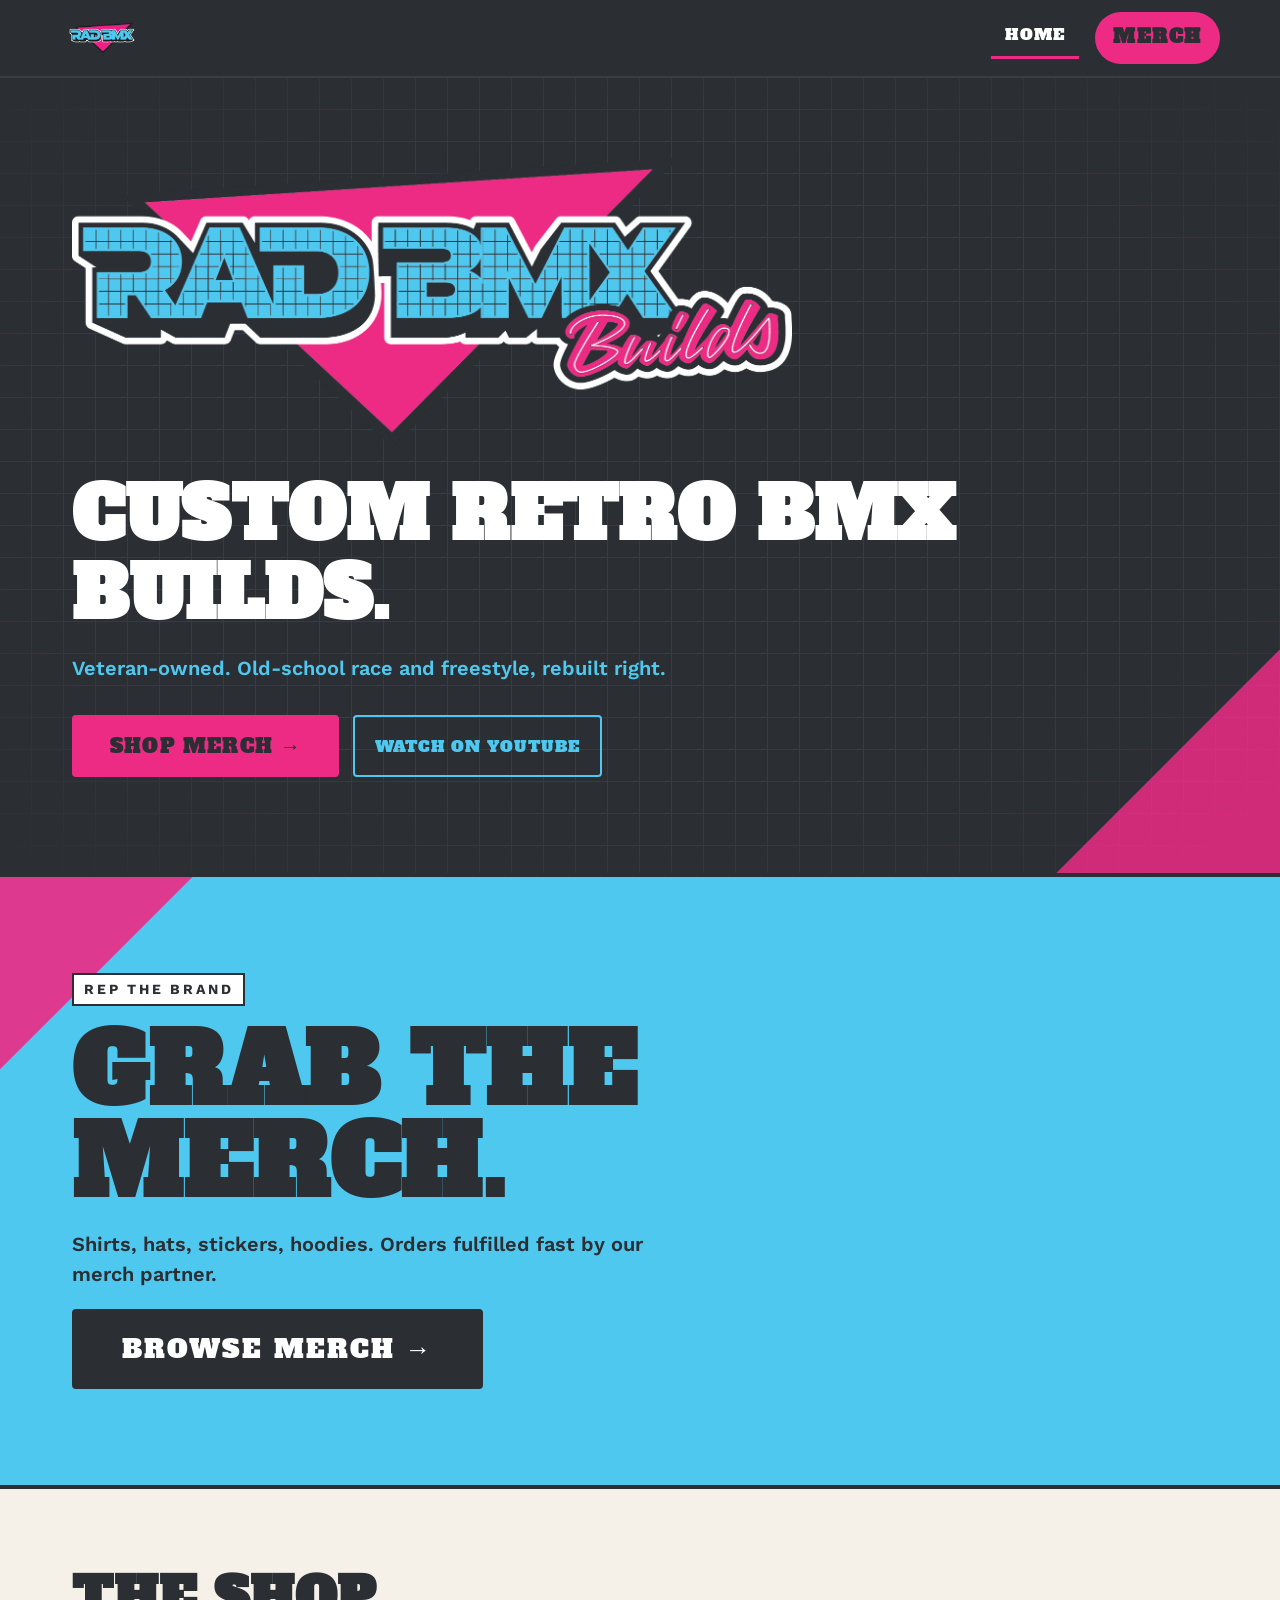
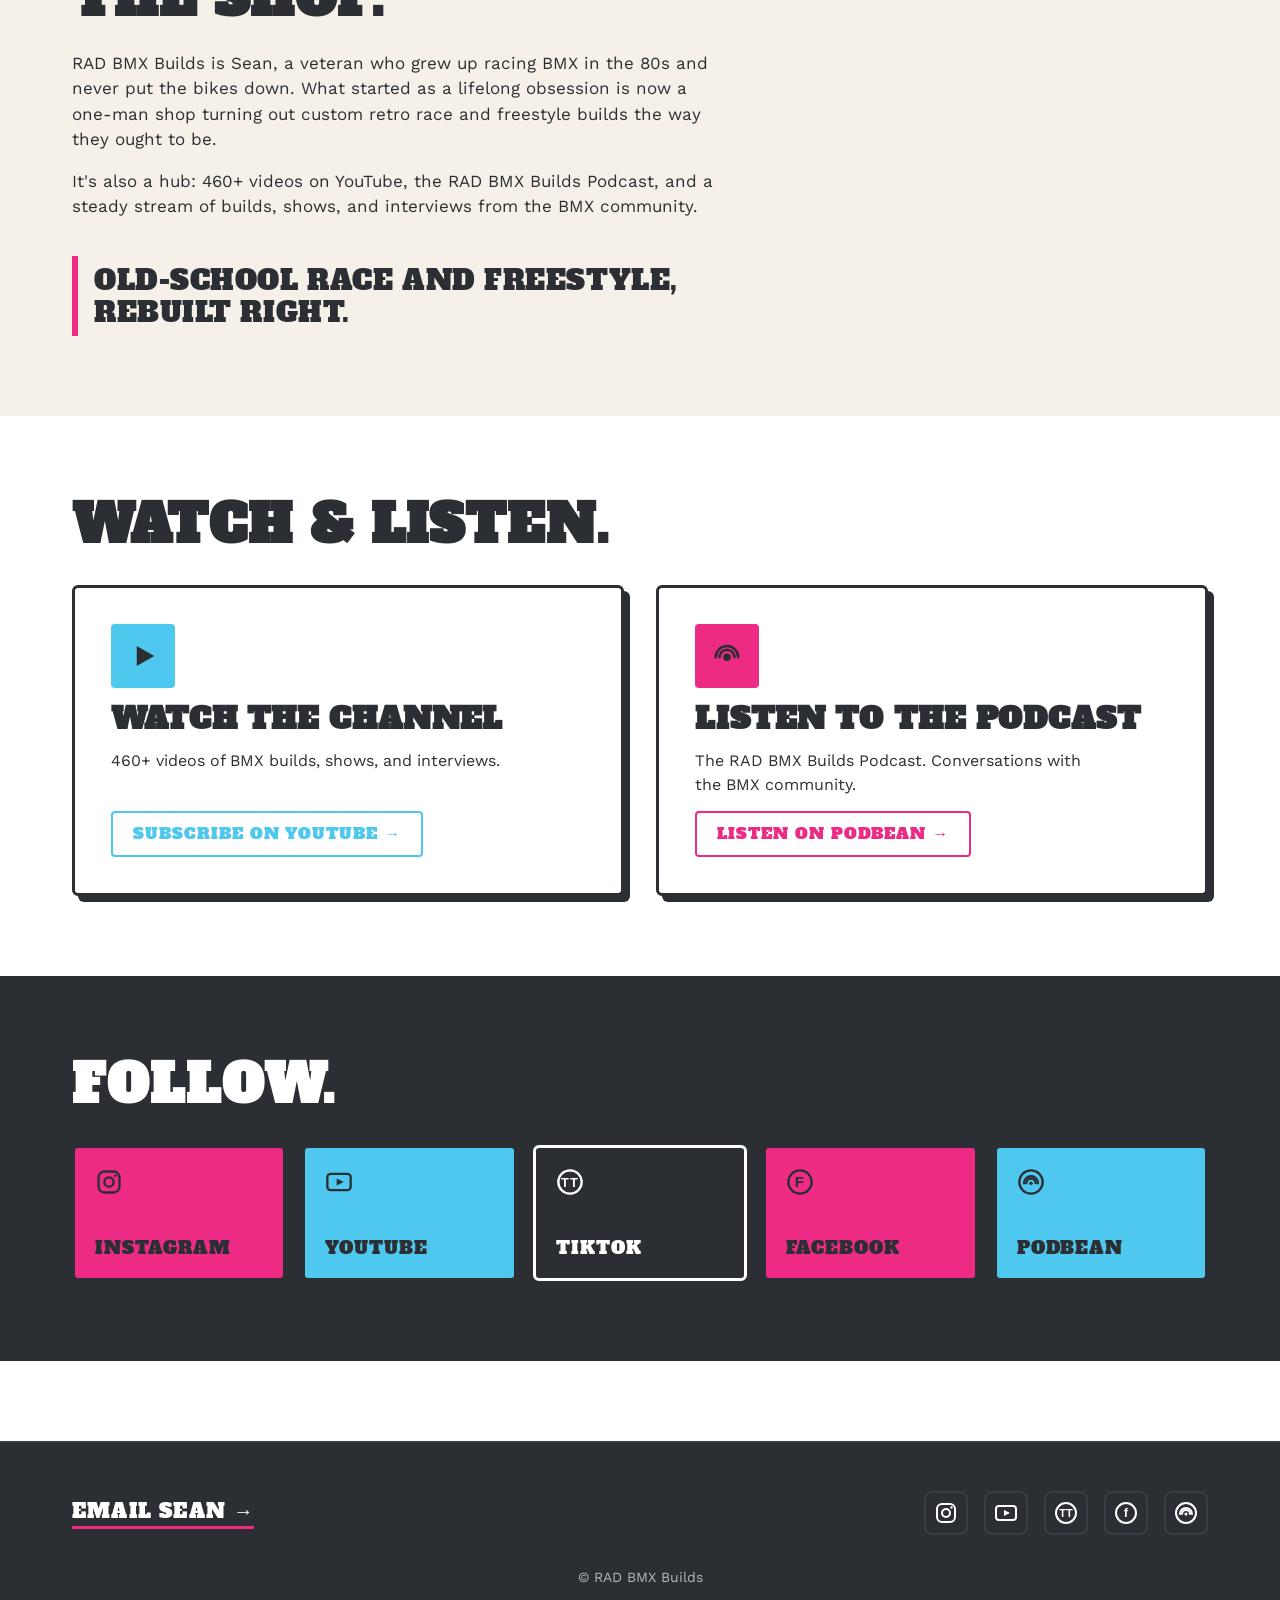
==== index.html @ 5e0de07c "Initial commit: RAD BMX Builds static site" ====
<!doctype html>
<html lang="en">
<head>
  <meta charset="utf-8">
  <meta name="viewport" content="width=device-width, initial-scale=1">

  <title>RAD BMX Builds | Custom 80s/90s Retro BMX Bikes</title>
  <meta name="description" content="Veteran-owned custom retro BMX builds. Shop merch, watch the channel, and tune in to the podcast from RAD BMX Builds.">

  <!-- Favicons (generated from logos/image0.png - see README) -->
  <link rel="icon" href="favicon.ico" sizes="any">
  <link rel="apple-touch-icon" href="apple-touch-icon.png">

  <!-- Theme color - matches the ink header so mobile browser chrome blends in -->
  <meta name="theme-color" content="#2B2F33">

  <!-- Open Graph -->
  <meta property="og:type" content="website">
  <meta property="og:url" content="https://radbmxbuilds.com/">
  <meta property="og:title" content="RAD BMX Builds | Custom 80s/90s Retro BMX Bikes">
  <meta property="og:description" content="Veteran-owned custom retro BMX builds. Shop merch, watch the channel, and tune in to the podcast.">
  <meta property="og:image" content="https://radbmxbuilds.com/og-image.png">
  <meta property="og:image:width" content="1200">
  <meta property="og:image:height" content="630">
  <meta property="og:image:alt" content="RAD BMX Builds logo">

  <!-- Twitter card -->
  <meta name="twitter:card" content="summary_large_image">
  <meta name="twitter:title" content="RAD BMX Builds | Custom 80s/90s Retro BMX Bikes">
  <meta name="twitter:description" content="Veteran-owned custom retro BMX builds. Shop merch, watch the channel, and tune in to the podcast.">
  <meta name="twitter:image" content="https://radbmxbuilds.com/og-image.png">

  <!-- Google Fonts: Alfa Slab One (display) + Work Sans (body) -->
  <link rel="preconnect" href="https://fonts.googleapis.com">
  <link rel="preconnect" href="https://fonts.gstatic.com" crossorigin>
  <link rel="stylesheet" href="https://fonts.googleapis.com/css2?family=Alfa+Slab+One&family=Work+Sans:wght@400;600;700&display=swap">

  <link rel="stylesheet" href="css/styles.css">
  <script src="js/main.js" defer></script>
</head>
<body>
<!-- ============================================================================
     Shared header - copied verbatim from docs/snippets/header.html.
     Home link is marked active on this page (class="is-active" aria-current="page").
     ============================================================================ -->
<header class="site-header">
  <a class="skip-link" href="#main">Skip to content</a>
  <div class="site-header__inner">
    <a class="site-brand" href="index.html" aria-label="RAD BMX Builds home">
      <img class="site-brand__mark" src="logos/image0.png" alt="RAD BMX Builds" width="48" height="48">
    </a>
    <nav aria-label="Primary">
      <button
        class="nav-toggle"
        type="button"
        aria-expanded="false"
        aria-controls="primary-nav"
        aria-label="Toggle menu">
        <span class="nav-toggle__bar" aria-hidden="true"></span>
        <span class="nav-toggle__bar" aria-hidden="true"></span>
        <span class="nav-toggle__bar" aria-hidden="true"></span>
      </button>
      <ul id="primary-nav" class="primary-nav">
        <li class="primary-nav__item">
          <a class="nav-link is-active" href="index.html" aria-current="page">Home</a>
        </li>
        <li class="primary-nav__item">
          <a class="nav-link nav-link--merch" href="merch.html">Merch</a>
        </li>
      </ul>
    </nav>
  </div>
</header>

<main id="main">

  <!-- ==========================================================================
       Hero - ink background with pink + cyan accents. Ink chosen so the pink
       primary CTA reads as loud as possible against a saturated backdrop.
       ========================================================================== -->
  <section class="hero">
    <div class="hero__decor hero__decor--triangle" aria-hidden="true"></div>
    <div class="hero__decor hero__decor--grid" aria-hidden="true"></div>
    <div class="container hero__inner">
      <img class="hero__logo"
           src="logos/RAD BMX Builds Logo_ BannerFinal.png"
           alt=""
           width="1470" height="591">
      <h1 class="hero__headline">Custom retro BMX builds.</h1>
      <p class="hero__subhead">Veteran-owned. Old-school race and freestyle, rebuilt right.</p>
      <div class="hero__ctas">
        <a class="btn btn--primary" href="merch.html">Shop Merch &rarr;</a>
        <a class="btn btn--ghost"
           href="https://www.youtube.com/c/RadBMXBuilds"
           target="_blank"
           rel="noopener noreferrer">Watch on YouTube</a>
      </div>
    </div>
  </section>

  <!-- ==========================================================================
       Merch block - cyan background (pink/cyan alternation: hero=ink+pink CTA,
       merch=cyan+ink CTA). This is the primary conversion section.
       ========================================================================== -->
  <section class="merch-block" aria-labelledby="merch-block-heading">
    <div class="merch-block__triangle" aria-hidden="true"></div>
    <div class="container merch-block__inner">
      <p class="merch-block__eyebrow">Rep the brand</p>
      <h2 id="merch-block-heading" class="merch-block__heading">Grab the merch.</h2>
      <p class="merch-block__pitch">
        Shirts, hats, stickers, hoodies. Orders fulfilled fast by our merch partner.
      </p>
      <a class="btn btn--primary btn--xl btn--on-cyan" href="merch.html">Browse Merch &rarr;</a>
    </div>
  </section>

  <!-- ==========================================================================
       About - cream background for visual rest after the loud merch block.
       ========================================================================== -->
  <section class="about section" aria-labelledby="about-heading">
    <div class="container about__inner">
      <h2 id="about-heading" class="about__heading">The shop.</h2>
      <div class="about__body">
        <p>
          RAD BMX Builds is Sean, a veteran who grew up racing BMX in the 80s and never put the
          bikes down. What started as a lifelong obsession is now a one-man shop
          turning out custom retro race and freestyle builds the way they ought to be.
        </p>
        <p>
          It's also a hub: 460+ videos on YouTube, the RAD BMX Builds Podcast, and a steady stream
          of builds, shows, and interviews from the BMX community.
        </p>
        <blockquote class="about__pull">
          Old-school race and freestyle, rebuilt right.
        </blockquote>
      </div>
    </div>
  </section>

  <!-- ==========================================================================
       Watch + Listen - paper background, two typographic cards (YouTube pink
       accent, Podcast cyan accent - reinforces co-equal palette).
       ========================================================================== -->
  <section class="watch-listen section" aria-labelledby="watch-listen-heading">
    <div class="container">
      <h2 id="watch-listen-heading" class="watch-listen__heading">Watch &amp; listen.</h2>
      <div class="cards">
        <article class="card card--youtube">
          <div class="card__visual card__visual--youtube" aria-hidden="true">
            <svg viewBox="0 0 64 64" class="card__icon" focusable="false">
              <polygon points="22,16 50,32 22,48" fill="currentColor"/>
            </svg>
          </div>
          <h3 class="card__heading">Watch the channel</h3>
          <p class="card__body">460+ videos of BMX builds, shows, and interviews.</p>
          <a class="btn btn--ghost"
             href="https://www.youtube.com/c/RadBMXBuilds"
             target="_blank"
             rel="noopener noreferrer">Subscribe on YouTube &rarr;</a>
        </article>
        <article class="card card--podcast">
          <div class="card__visual card__visual--podcast" aria-hidden="true">
            <svg viewBox="0 0 64 64" class="card__icon" focusable="false">
              <circle cx="32" cy="34" r="6" fill="currentColor"/>
              <path d="M20 34 a12 12 0 0 1 24 0" fill="none" stroke="currentColor" stroke-width="4" stroke-linecap="round"/>
              <path d="M14 34 a18 18 0 0 1 36 0" fill="none" stroke="currentColor" stroke-width="4" stroke-linecap="round"/>
            </svg>
          </div>
          <h3 class="card__heading">Listen to the podcast</h3>
          <p class="card__body">The RAD BMX Builds Podcast. Conversations with the BMX community.</p>
          <a class="btn btn--ghost btn--ghost-pink"
             href="https://radbmxbuildspodcast.podbean.com"
             target="_blank"
             rel="noopener noreferrer">Listen on Podbean &rarr;</a>
        </article>
      </div>
    </div>
  </section>

  <!-- ==========================================================================
       Follow strip - ink background, alternating pink / cyan / ink tiles.
       Social URLs match docs/snippets/footer.html exactly.
       ========================================================================== -->
  <section class="follow-strip section" aria-labelledby="follow-strip-heading">
    <div class="container">
      <h2 id="follow-strip-heading" class="follow-strip__heading">Follow.</h2>
      <ul class="follow-strip__tiles">
        <li>
          <a class="follow-tile follow-tile--pink"
             href="https://www.instagram.com/rad_bmx_builds/"
             target="_blank"
             rel="noopener noreferrer"
             aria-label="RAD BMX Builds on Instagram">
            <svg class="follow-tile__icon" viewBox="0 0 24 24" aria-hidden="true" focusable="false">
              <rect x="3" y="3" width="18" height="18" rx="5" ry="5" fill="none" stroke="currentColor" stroke-width="2"/>
              <circle cx="12" cy="12" r="4" fill="none" stroke="currentColor" stroke-width="2"/>
              <circle cx="17.5" cy="6.5" r="1.2" fill="currentColor"/>
            </svg>
            <span class="follow-tile__label">Instagram</span>
          </a>
        </li>
        <li>
          <a class="follow-tile follow-tile--cyan"
             href="https://www.youtube.com/c/RadBMXBuilds"
             target="_blank"
             rel="noopener noreferrer"
             aria-label="RAD BMX Builds on YouTube">
            <svg class="follow-tile__icon" viewBox="0 0 24 24" aria-hidden="true" focusable="false">
              <rect x="2" y="5" width="20" height="14" rx="3" ry="3" fill="none" stroke="currentColor" stroke-width="2"/>
              <polygon points="10,9 16,12 10,15" fill="currentColor"/>
            </svg>
            <span class="follow-tile__label">YouTube</span>
          </a>
        </li>
        <!-- TikTok URL (@rad_bmx_builds) is a best-guess handle per docs/snippets/footer.html.
             Confirm with the owner and update the canonical source before launch. -->
        <li>
          <a class="follow-tile follow-tile--ink"
             href="https://www.tiktok.com/@rad_bmx_builds"
             target="_blank"
             rel="noopener noreferrer"
             aria-label="RAD BMX Builds on TikTok">
            <svg class="follow-tile__icon" viewBox="0 0 24 24" aria-hidden="true" focusable="false">
              <text x="12" y="16" text-anchor="middle" font-family="Arial, sans-serif" font-weight="700" font-size="11" fill="currentColor">TT</text>
              <circle cx="12" cy="12" r="10" fill="none" stroke="currentColor" stroke-width="2"/>
            </svg>
            <span class="follow-tile__label">TikTok</span>
          </a>
        </li>
        <li>
          <a class="follow-tile follow-tile--pink"
             href="https://www.facebook.com/people/Rad-BMX-Builds/100064343102548/"
             target="_blank"
             rel="noopener noreferrer"
             aria-label="RAD BMX Builds on Facebook">
            <svg class="follow-tile__icon" viewBox="0 0 24 24" aria-hidden="true" focusable="false">
              <circle cx="12" cy="12" r="10" fill="none" stroke="currentColor" stroke-width="2"/>
              <text x="12" y="16" text-anchor="middle" font-family="Arial, sans-serif" font-weight="700" font-size="13" fill="currentColor">f</text>
            </svg>
            <span class="follow-tile__label">Facebook</span>
          </a>
        </li>
        <li>
          <a class="follow-tile follow-tile--cyan"
             href="https://radbmxbuildspodcast.podbean.com"
             target="_blank"
             rel="noopener noreferrer"
             aria-label="RAD BMX Builds podcast on Podbean">
            <svg class="follow-tile__icon" viewBox="0 0 24 24" aria-hidden="true" focusable="false">
              <circle cx="12" cy="12" r="10" fill="none" stroke="currentColor" stroke-width="2"/>
              <path d="M8 13 a4 4 0 0 1 8 0" fill="none" stroke="currentColor" stroke-width="2" stroke-linecap="round"/>
              <path d="M6 13 a6 6 0 0 1 12 0" fill="none" stroke="currentColor" stroke-width="2" stroke-linecap="round"/>
              <circle cx="12" cy="13" r="1.5" fill="currentColor"/>
            </svg>
            <span class="follow-tile__label">Podbean</span>
          </a>
        </li>
      </ul>
    </div>
  </section>

</main>

<!-- ============================================================================
     Shared footer - copied verbatim from docs/snippets/footer.html.
     ============================================================================ -->
<footer class="site-footer">
  <div class="container site-footer__inner">
    <a class="site-footer__email" href="mailto:sean@radbmxbuilds.com">Email Sean &rarr;</a>

    <ul class="social-links" aria-label="Social media">
      <li>
        <a class="social-link"
           href="https://www.instagram.com/rad_bmx_builds/"
           target="_blank"
           rel="noopener noreferrer"
           aria-label="RAD BMX Builds on Instagram">
          <svg class="social-link__icon" viewBox="0 0 24 24" aria-hidden="true" focusable="false">
            <rect x="3" y="3" width="18" height="18" rx="5" ry="5" fill="none" stroke="currentColor" stroke-width="2"/>
            <circle cx="12" cy="12" r="4" fill="none" stroke="currentColor" stroke-width="2"/>
            <circle cx="17.5" cy="6.5" r="1.2" fill="currentColor"/>
          </svg>
        </a>
      </li>
      <li>
        <a class="social-link"
           href="https://www.youtube.com/c/RadBMXBuilds"
           target="_blank"
           rel="noopener noreferrer"
           aria-label="RAD BMX Builds on YouTube">
          <svg class="social-link__icon" viewBox="0 0 24 24" aria-hidden="true" focusable="false">
            <rect x="2" y="5" width="20" height="14" rx="3" ry="3" fill="none" stroke="currentColor" stroke-width="2"/>
            <polygon points="10,9 16,12 10,15" fill="currentColor"/>
          </svg>
        </a>
      </li>
      <li>
        <a class="social-link"
           href="https://www.tiktok.com/@rad_bmx_builds"
           target="_blank"
           rel="noopener noreferrer"
           aria-label="RAD BMX Builds on TikTok">
          <svg class="social-link__icon" viewBox="0 0 24 24" aria-hidden="true" focusable="false">
            <text x="12" y="16" text-anchor="middle" font-family="Arial, sans-serif" font-weight="700" font-size="11" fill="currentColor">TT</text>
            <circle cx="12" cy="12" r="10" fill="none" stroke="currentColor" stroke-width="2"/>
          </svg>
        </a>
      </li>
      <li>
        <a class="social-link"
           href="https://www.facebook.com/people/Rad-BMX-Builds/100064343102548/"
           target="_blank"
           rel="noopener noreferrer"
           aria-label="RAD BMX Builds on Facebook">
          <svg class="social-link__icon" viewBox="0 0 24 24" aria-hidden="true" focusable="false">
            <circle cx="12" cy="12" r="10" fill="none" stroke="currentColor" stroke-width="2"/>
            <text x="12" y="16" text-anchor="middle" font-family="Arial, sans-serif" font-weight="700" font-size="13" fill="currentColor">f</text>
          </svg>
        </a>
      </li>
      <li>
        <a class="social-link"
           href="https://radbmxbuildspodcast.podbean.com"
           target="_blank"
           rel="noopener noreferrer"
           aria-label="RAD BMX Builds podcast on Podbean">
          <svg class="social-link__icon" viewBox="0 0 24 24" aria-hidden="true" focusable="false">
            <circle cx="12" cy="12" r="10" fill="none" stroke="currentColor" stroke-width="2"/>
            <path d="M8 13 a4 4 0 0 1 8 0" fill="none" stroke="currentColor" stroke-width="2" stroke-linecap="round"/>
            <path d="M6 13 a6 6 0 0 1 12 0" fill="none" stroke="currentColor" stroke-width="2" stroke-linecap="round"/>
            <circle cx="12" cy="13" r="1.5" fill="currentColor"/>
          </svg>
        </a>
      </li>
    </ul>

    <p class="site-footer__copy">&copy; RAD BMX Builds</p>
  </div>
</footer>
</body>
</html>
---- css/styles.css ----
/* ==========================================================================
   RAD BMX Builds — main stylesheet (foundation)
   --------------------------------------------------------------------------
   This file establishes the design-system foundation only: palette, type,
   reset/base, breakpoints, and layout utilities. Component styles
   (header, hero, footer, buttons, etc.) live further down the build in
   later task sections and should be appended below this foundation.

   Design source of truth: SPEC.md Design Direction. Palette hex values
   were sampled from the banner logo and are LOCKED — do not "correct"
   them to look more saturated / on-trend.

   Fonts are loaded via <link> tags in each HTML page's <head> (see block
   below). @import is intentionally NOT used here because it blocks
   parallel downloads and delays first paint.
   ========================================================================== */

/* --------------------------------------------------------------------------
   Google Fonts — HTML <head> block (copy into index.html and merch.html)
   --------------------------------------------------------------------------
   <link rel="preconnect" href="https://fonts.googleapis.com">
   <link rel="preconnect" href="https://fonts.gstatic.com" crossorigin>
   <link rel="stylesheet" href="https://fonts.googleapis.com/css2?family=Alfa+Slab+One&family=Work+Sans:wght@400;600;700&display=swap">

   Alfa Slab One ships in a single weight (400). Work Sans is loaded at
   400 (body), 600 (emphasis), 700 (strong / nav).
   -------------------------------------------------------------------------- */

/* --------------------------------------------------------------------------
   Brand palette commentary
   --------------------------------------------------------------------------
   Pink (#ED2B85) and Cyan (#4FC8EF) are CO-EQUAL primary brand accents.
   Neither is "the" primary — they alternate by context (e.g. primary CTA
   may be pink on one section and cyan on another, per zine aesthetic).
   Do not promote one over the other in future edits.
   -------------------------------------------------------------------------- */

:root {
  /* Palette */
  --color-pink: #ED2B85;       /* co-primary brand accent */
  --color-cyan: #4FC8EF;       /* co-primary brand accent */
  --color-ink: #2B2F33;        /* warm charcoal — text, outlines (NOT pure black) */
  --color-paper: #FFFFFF;      /* crisp backgrounds, highlights */
  --color-cream: #F5F1E8;      /* optional warm off-white for large section fills */
  --color-ink-soft: #3A3E44;   /* derived — dividers, low-weight borders */

  /* Typography */
  --font-display: "Alfa Slab One", Georgia, serif;
  --font-body: "Work Sans", system-ui, -apple-system, "Segoe UI", Roboto, sans-serif;

  /* Spacing scale — used by sections and components */
  --space-1: 0.5rem;
  --space-2: 1rem;
  --space-3: 1.5rem;
  --space-4: 2rem;
  --space-6: 3rem;
  --space-8: 5rem;

  /* Layout */
  --container-max: 1200px;
}

/* --------------------------------------------------------------------------
   Breakpoints (mobile-first):
     base:    <=767px   — default styles, no media query
     tablet:  @media (min-width: 768px)
     desktop: @media (min-width: 1200px)
   -------------------------------------------------------------------------- */

/* ==========================================================================
   Reset / base
   ========================================================================== */

*,
*::before,
*::after {
  box-sizing: border-box;
}

html {
  -webkit-text-size-adjust: 100%; /* prevent iOS auto-upscale on orientation change */
}

body {
  margin: 0;
  font-family: var(--font-body);
  color: var(--color-ink);
  background: var(--color-paper);
  line-height: 1.5;
  -webkit-font-smoothing: antialiased;
}

img {
  max-width: 100%;
  height: auto;
  display: block;
}

a {
  color: inherit; /* style per-context in component sections */
}

h1,
h2,
h3,
h4 {
  font-family: var(--font-display);
  line-height: 1.1;
  margin: 0; /* sections own vertical rhythm */
}

/* --------------------------------------------------------------------------
   Reduced-motion respect — scaffold only. Any transition/animation we
   add later should be wrapped in or overridden by this block so users
   who prefer reduced motion get a calmer experience.
   -------------------------------------------------------------------------- */
@media (prefers-reduced-motion: reduce) {
  *,
  *::before,
  *::after {
    animation-duration: 0.01ms !important;
    animation-iteration-count: 1 !important;
    transition-duration: 0.01ms !important;
    scroll-behavior: auto !important;
  }
}

/* ==========================================================================
   Layout utilities
   ========================================================================== */

.container {
  max-width: var(--container-max);
  margin-inline: auto;
  padding-inline: 1.25rem;
}

.section {
  padding-block: 3rem;
}

@media (min-width: 768px) {
  .container {
    padding-inline: 2rem;
  }

  .section {
    padding-block: 5rem;
  }
}

/* ==========================================================================
   Section 3 — Shared Header, Nav, and Footer
   --------------------------------------------------------------------------
   Everything below this divider is Section 3 component CSS. It depends on
   the foundation above (custom properties, reset, layout utilities) but
   does NOT modify it. Safe to delete as a block if the header/footer are
   ever rebuilt from scratch.
   ========================================================================== */

/* --------------------------------------------------------------------------
   Skip link — first focusable element on every page. Visually hidden
   until focused by keyboard; becomes a prominent pink pill when focused.
   -------------------------------------------------------------------------- */

.skip-link {
  position: absolute;
  top: 0;
  left: 0;
  padding: 0.5rem 0.875rem;
  background: var(--color-cyan); /* cyan on ink text = ~8:1 (AA); pink + ink failed AA */
  color: var(--color-ink);
  font-family: var(--font-display);
  text-transform: uppercase;
  letter-spacing: 0.05em;
  text-decoration: none;
  /* Visually hide without removing from the a11y tree. */
  clip: rect(0 0 0 0);
  clip-path: inset(50%);
  height: 1px;
  width: 1px;
  overflow: hidden;
  white-space: nowrap;
  z-index: 20;
}

.skip-link:focus,
.skip-link:focus-visible {
  clip: auto;
  clip-path: none;
  height: auto;
  width: auto;
  overflow: visible;
  white-space: normal;
  top: var(--space-1);
  left: var(--space-1);
  outline: 2px solid var(--color-ink);
  outline-offset: 2px;
}

/* --------------------------------------------------------------------------
   Site header — sticky, ink background, paper text. Establishes the
   zine-aesthetic contrast before the user scrolls one pixel.
   -------------------------------------------------------------------------- */

.site-header {
  position: sticky;
  top: 0;
  z-index: 10;
  background: var(--color-ink);
  color: var(--color-paper);
  border-bottom: 2px solid var(--color-ink-soft);
}

.site-header__inner {
  display: flex;
  align-items: center;
  justify-content: space-between;
  gap: var(--space-2);
  max-width: var(--container-max);
  margin-inline: auto;
  padding: 0.75rem 1.25rem;
}

.site-brand {
  display: inline-flex;
  align-items: center;
  text-decoration: none;
  color: inherit;
}

.site-brand__mark {
  max-height: 40px;
  width: auto;
  display: block;
}

/* --------------------------------------------------------------------------
   Mobile menu toggle — hamburger built from three spans. Hidden at
   tablet+ where the nav is always visible.
   -------------------------------------------------------------------------- */

.nav-toggle {
  display: inline-flex;
  flex-direction: column;
  justify-content: space-between;
  width: 2.5rem;
  height: 2rem;
  padding: 0.375rem;
  background: transparent;
  border: 2px solid var(--color-paper);
  border-radius: 4px;
  cursor: pointer;
  color: inherit;
}

.nav-toggle:focus-visible {
  outline: 2px solid var(--color-cyan);
  outline-offset: 2px;
}

.nav-toggle__bar {
  display: block;
  width: 100%;
  height: 2px;
  background: currentColor;
}

/* --------------------------------------------------------------------------
   Primary nav — mobile-first.
     base (<768px): hidden by default; when [data-menu-open] on the <ul>,
                    it drops down below the header as a full-width panel.
     tablet+:       inline on the right; toggle is hidden.
   -------------------------------------------------------------------------- */

.primary-nav {
  list-style: none;
  margin: 0;
  padding: 0;
  display: none; /* hidden at mobile until opened */
}

.primary-nav[data-menu-open] {
  display: flex;
  flex-direction: column;
  gap: var(--space-1);
  position: absolute;
  top: 100%;
  left: 0;
  right: 0;
  background: var(--color-ink);
  padding: var(--space-2) 1.25rem var(--space-3);
  border-bottom: 2px solid var(--color-ink-soft);
  box-shadow: 0 8px 16px rgba(0, 0, 0, 0.25);
}

.primary-nav__item {
  display: block;
}

/* Nav link base */
.nav-link {
  display: inline-block;
  padding: 0.625rem 0.875rem;
  color: var(--color-paper);
  font-family: var(--font-display);
  text-transform: uppercase;
  letter-spacing: 0.08em;
  text-decoration: none;
  font-weight: 400; /* Alfa Slab One ships at 400 */
  border-bottom: 3px solid transparent; /* reserve space so hover doesn't shift layout */
}

.nav-link:hover,
.nav-link:focus-visible {
  border-bottom-color: var(--color-cyan);
  outline: none;
}

.nav-link:focus-visible {
  outline: 2px solid var(--color-cyan);
  outline-offset: 2px;
}

/* Active page — scoped to nav links only (belt and braces: class OR aria). */
.primary-nav .nav-link.is-active,
.primary-nav .nav-link[aria-current="page"] {
  border-bottom-color: var(--color-pink);
  border-bottom-width: 3px;
}

/* Merch link — CTA hierarchy: merch nav wins over Home visually.
   font-size 1.1875rem (19px) at weight 700 qualifies as WCAG "large bold"
   (≥14pt bold), so pink-on-ink at ~3.4:1 passes AA for large text. */
.nav-link--merch {
  background: var(--color-pink);
  color: var(--color-ink);
  border-bottom-color: transparent;
  font-weight: 700;
  font-size: 1.1875rem;
}

.nav-link--merch:hover,
.nav-link--merch:focus-visible {
  background: var(--color-cyan);
  color: var(--color-ink);
  border-bottom-color: transparent;
}

/* When merch link is active, keep the pink fill and add an ink underline
   accent so the active state is still distinguishable from hover. */
.primary-nav .nav-link--merch.is-active,
.primary-nav .nav-link--merch[aria-current="page"] {
  background: var(--color-pink);
  color: var(--color-ink);
  box-shadow: inset 0 -3px 0 0 var(--color-ink);
  border-bottom-color: transparent;
}

/* Tablet+ — inline nav, hide hamburger. */
@media (min-width: 768px) {
  .site-brand__mark {
    max-height: 48px;
  }

  .nav-toggle {
    display: none;
  }

  .primary-nav,
  .primary-nav[data-menu-open] {
    display: flex;
    flex-direction: row;
    gap: var(--space-2);
    position: static;
    padding: 0;
    background: transparent;
    border: 0;
    box-shadow: none;
  }

  /* Pill shape for the merch CTA at tablet+. */
  .nav-link--merch {
    border-radius: 999px;
    padding-inline: 1.125rem;
  }
}

/* ==========================================================================
   Site footer
   ========================================================================== */

.site-footer {
  background: var(--color-ink);
  color: var(--color-paper);
  padding-block: var(--space-6);
  margin-top: var(--space-8);
  border-top: 2px solid var(--color-ink-soft);
}

.site-footer__inner {
  display: flex;
  flex-direction: column;
  align-items: center;
  gap: var(--space-3);
  text-align: center;
}

.site-footer__email {
  font-family: var(--font-display);
  text-transform: uppercase;
  letter-spacing: 0.06em;
  font-size: 1.25rem;
  color: var(--color-paper); /* paper on ink = 16.5:1 — pink-on-ink fails AA */
  text-decoration: none;
  border-bottom: 3px solid var(--color-pink); /* pink kept as accent only, not as text color */
}

.site-footer__email:hover,
.site-footer__email:focus-visible {
  color: var(--color-paper);
  border-bottom-color: var(--color-cyan);
  outline: none;
}

.site-footer__email:focus-visible {
  outline: 2px solid var(--color-cyan);
  outline-offset: 3px;
}

.social-links {
  list-style: none;
  margin: 0;
  padding: 0;
  display: flex;
  flex-wrap: wrap;
  justify-content: center;
  gap: var(--space-2);
}

.social-link {
  display: inline-flex;
  align-items: center;
  justify-content: center;
  width: 44px;
  height: 44px;
  border-radius: 8px;
  border: 2px solid var(--color-ink-soft);
  color: var(--color-paper);
  text-decoration: none;
  transition: background-color 150ms ease, color 150ms ease, border-color 150ms ease;
}

.social-link:hover {
  background: var(--color-pink);
  color: var(--color-ink);
  border-color: var(--color-pink);
}

.social-link:focus-visible {
  outline: 2px solid var(--color-cyan);
  outline-offset: 2px;
  background: var(--color-cyan);
  color: var(--color-ink);
  border-color: var(--color-cyan);
}

.social-link__icon {
  width: 24px;
  height: 24px;
  display: block;
}

.site-footer__copy {
  margin: 0;
  font-size: 0.875rem;
  /* Light warm gray — readable on ink at ~9:1. Hex fallback for Safari <16.2
     (ink-soft on ink is ~1.1:1 and was nearly invisible there). color-mix
     override below gives modern browsers the derived value. */
  color: #B5B6B8;
  color: color-mix(in srgb, var(--color-paper) 65%, var(--color-ink));
}

@media (min-width: 768px) {
  .site-footer__inner {
    flex-direction: row;
    justify-content: space-between;
    align-items: center;
    text-align: left;
    flex-wrap: wrap;
    gap: var(--space-4);
  }

  .social-links {
    justify-content: flex-end;
  }

  .site-footer__copy {
    flex-basis: 100%;
    text-align: center;
  }
}

/* ==========================================================================
   Section 5 — Home page components
   --------------------------------------------------------------------------
   Styles below are scoped to the home page (index.html). Order matches
   the home page section order: buttons, hero, merch block, about,
   watch+listen cards, follow strip. Safe to delete as a block if the
   home page is ever rebuilt.
   ========================================================================== */

/* ==== Buttons ========================================================== */
/* Boxy, tracked, display-font buttons sized for the zine aesthetic.
   Hierarchy enforced at the CSS level:
     .btn--primary  > .btn--ghost  (primary has a solid fill + larger padding)
     .btn--xl       adds a further size bump for the merch-block CTA
   This hierarchy is SPEC-level (R2, CTA hierarchy) — do not flatten. */

.btn {
  display: inline-flex;
  align-items: center;
  justify-content: center;
  gap: 0.5rem;
  padding: 0.75rem 1.25rem;
  font-family: var(--font-display);
  font-size: 1rem;
  text-transform: uppercase;
  letter-spacing: 0.06em;
  text-decoration: none;
  border: 2px solid transparent;
  border-radius: 4px;
  cursor: pointer;
  line-height: 1.1;
  transition: background-color 150ms ease, color 150ms ease, border-color 150ms ease, transform 150ms ease;
}

.btn:focus-visible {
  outline: 3px solid var(--color-cyan);
  outline-offset: 3px;
}

/* Primary — solid pink fill on ink, readable and loud. Pink > cyan here
   because the hero background is ink, so pink has more pop. */
.btn--primary {
  background: var(--color-pink);
  color: var(--color-ink);
  border-color: var(--color-pink);
  /* Visibly larger than .btn--ghost: more padding + larger type. */
  padding: 1rem 2rem;
  font-size: 1.125rem;
}

.btn--primary:hover,
.btn--primary:focus-visible {
  background: var(--color-cyan);
  border-color: var(--color-cyan);
  color: var(--color-ink);
}

/* Variant used on cyan backgrounds (merch block): invert the fill so the
   button still contrasts. Ink fill on cyan = strongest possible weight. */
.btn--on-cyan {
  background: var(--color-ink);
  color: var(--color-paper);
  border-color: var(--color-ink);
}

.btn--on-cyan:hover,
.btn--on-cyan:focus-visible {
  background: var(--color-pink);
  color: var(--color-ink);
  border-color: var(--color-pink);
}

/* Ghost — outline style for secondary CTAs (YouTube, podcast). Cyan
   border + cyan text. Inverts on hover (cyan fill, ink text). */
.btn--ghost {
  background: transparent;
  color: var(--color-cyan);
  border-color: var(--color-cyan);
}

.btn--ghost:hover,
.btn--ghost:focus-visible {
  background: var(--color-cyan);
  color: var(--color-ink);
}

/* Alternate ghost variant for sections where cyan is already the dominant
   accent — swap to pink so the palette stays balanced in context. */
.btn--ghost-pink {
  color: var(--color-pink);
  border-color: var(--color-pink);
}

.btn--ghost-pink:hover,
.btn--ghost-pink:focus-visible {
  background: var(--color-pink);
  color: var(--color-ink);
}

/* XL — loudest tier, reserved for the merch block. */
.btn--xl {
  padding: 1.25rem 2.5rem;
  font-size: 1.375rem;
  letter-spacing: 0.08em;
}

@media (min-width: 768px) {
  .btn--primary {
    padding: 1.125rem 2.25rem;
    font-size: 1.25rem;
  }

  .btn--xl {
    padding: 1.5rem 3rem;
    font-size: 1.625rem;
  }
}

/* ==== Home: hero ======================================================= */
/* Full-bleed ink background with pink triangle + cyan grid motifs lifted
   from the logo. No photography — the type IS the design. */

.hero {
  position: relative;
  overflow: hidden;
  background: var(--color-ink);
  color: var(--color-paper);
  padding-block: 3.5rem 4rem;
  isolation: isolate; /* keep decorative layers behind the container */
}

.hero__inner {
  position: relative;
  z-index: 1;
  display: flex;
  flex-direction: column;
  align-items: flex-start;
  gap: 1.25rem;
}

.hero__logo {
  width: 100%;
  max-width: min(90vw, 520px);
  height: auto;
  margin-bottom: 0.5rem;
}

.hero__headline {
  font-family: var(--font-display);
  text-transform: uppercase;
  letter-spacing: 0.01em;
  color: var(--color-paper);
  font-size: clamp(2.25rem, 6vw + 1rem, 4.5rem);
  margin: 0;
  max-width: 18ch;
}

.hero__subhead {
  font-size: clamp(1rem, 0.5vw + 0.9rem, 1.25rem);
  color: var(--color-cyan);
  margin: 0;
  max-width: 48ch;
  font-weight: 600;
}

.hero__ctas {
  display: flex;
  flex-wrap: wrap;
  gap: 0.875rem;
  margin-top: 0.75rem;
}

/* Decorative pink triangle (zine motif) — bottom right, bleeds off edge. */
.hero__decor--triangle {
  position: absolute;
  right: -4rem;
  bottom: -4rem;
  width: 18rem;
  height: 18rem;
  background: var(--color-pink);
  clip-path: polygon(100% 0, 100% 100%, 0 100%);
  opacity: 0.85;
  z-index: 0;
  pointer-events: none;
}

/* Cyan grid — full-bleed graph-paper backdrop behind hero content.
   Low opacity so it reads as zine texture, not as competing UI. */
.hero__decor--grid {
  position: absolute;
  inset: 0;
  background-image:
    linear-gradient(var(--color-cyan) 1px, transparent 1px),
    linear-gradient(90deg, var(--color-cyan) 1px, transparent 1px);
  background-size: 1.5rem 1.5rem;
  background-position: -1px -1px; /* aligns 1px lines crisply */
  opacity: 0.1;
  z-index: 0;
  pointer-events: none;
  /* Soft fade at the edges so the grid doesn't fight the section borders. */
  -webkit-mask-image: radial-gradient(ellipse at center, black 60%, transparent 100%);
          mask-image: radial-gradient(ellipse at center, black 60%, transparent 100%);
}

@media (min-width: 768px) {
  .hero {
    padding-block: 5rem 6rem;
  }

  .hero__logo {
    max-width: 720px;
  }

  .hero__decor--triangle {
    width: 26rem;
    height: 26rem;
    right: -6rem;
    bottom: -6rem;
  }

  .hero__decor--grid {
    background-size: 2rem 2rem; /* slightly larger cells on desktop for legible texture */
  }
}

/* ==== Home: merch block ================================================ */
/* Cyan background — the complement to the ink hero. Pink+cyan alternation
   across sections keeps neither color dominant. CTA flips to ink so it
   reads loudest on cyan, and it uses .btn--xl so it outsizes the hero CTA. */

.merch-block {
  position: relative;
  overflow: hidden;
  background: var(--color-cyan);
  color: var(--color-ink);
  padding-block: 4rem;
  border-block: 4px solid var(--color-ink);
  isolation: isolate;
}

.merch-block__inner {
  position: relative;
  z-index: 1;
  display: flex;
  flex-direction: column;
  align-items: flex-start;
  gap: 1rem;
}

.merch-block__eyebrow {
  margin: 0;
  font-family: var(--font-body);
  text-transform: uppercase;
  letter-spacing: 0.2em;
  font-weight: 700;
  font-size: 0.875rem;
  color: var(--color-ink);
  background: var(--color-paper);
  padding: 0.25rem 0.625rem;
  border: 2px solid var(--color-ink);
}

.merch-block__heading {
  font-family: var(--font-display);
  text-transform: uppercase;
  letter-spacing: 0.01em;
  color: var(--color-ink);
  margin: 0;
  font-size: clamp(2.75rem, 9vw + 1rem, 6rem);
  max-width: 14ch;
  line-height: 0.95;
}

.merch-block__pitch {
  margin: 0;
  max-width: 44ch;
  font-size: clamp(1rem, 0.5vw + 0.95rem, 1.25rem);
  font-weight: 600;
  color: var(--color-ink);
}

/* Decorative pink triangle bleeding off the left — echoes the hero
   triangle on the opposite side for visual rhythm. */
.merch-block__triangle {
  position: absolute;
  left: -4rem;
  top: -3rem;
  width: 16rem;
  height: 16rem;
  background: var(--color-pink);
  clip-path: polygon(0 0, 100% 0, 0 100%);
  opacity: 0.9;
  z-index: 0;
  pointer-events: none;
}

@media (min-width: 768px) {
  .merch-block {
    padding-block: 6rem;
  }

  .merch-block__inner {
    gap: 1.25rem;
  }

  .merch-block__triangle {
    width: 24rem;
    height: 24rem;
    left: -6rem;
    top: -6rem;
  }
}

/* ==== Home: about ====================================================== */
/* Cream background — a beat of visual rest after the loud cyan merch
   block. Type still carries the personality. */

.about {
  background: var(--color-cream);
  color: var(--color-ink);
}

.about__heading {
  font-family: var(--font-display);
  text-transform: uppercase;
  letter-spacing: 0.02em;
  font-size: clamp(2rem, 4vw + 1rem, 3.25rem);
  margin: 0 0 1.5rem;
  color: var(--color-ink);
}

.about__body {
  display: grid;
  gap: 1rem;
  max-width: 60ch;
  font-size: 1.0625rem;
}

.about__body p {
  margin: 0;
}

.about__pull {
  margin: 1.25rem 0 0;
  padding: 0.5rem 0 0.5rem 1rem;
  border-left: 6px solid var(--color-pink);
  font-family: var(--font-display);
  text-transform: uppercase;
  font-size: clamp(1.25rem, 1.5vw + 0.9rem, 1.75rem);
  line-height: 1.15;
  color: var(--color-ink);
  letter-spacing: 0.02em;
}

/* ==== Home: watch + listen cards ======================================= */
/* Paper background. Two zine-styled cards, alternating pink/cyan accents
   so the palette stays balanced inside this section. */

.watch-listen {
  background: var(--color-paper);
  color: var(--color-ink);
}

.watch-listen__heading {
  font-family: var(--font-display);
  text-transform: uppercase;
  letter-spacing: 0.02em;
  font-size: clamp(2rem, 4vw + 1rem, 3.25rem);
  margin: 0 0 2rem;
}

.cards {
  display: grid;
  grid-template-columns: 1fr;
  gap: 1.5rem;
}

.card {
  display: flex;
  flex-direction: column;
  gap: 0.875rem;
  padding: 1.75rem;
  background: var(--color-paper);
  border: 3px solid var(--color-ink);
  border-radius: 6px;
  box-shadow: 6px 6px 0 0 var(--color-ink);
}

.card__visual {
  display: inline-flex;
  align-items: center;
  justify-content: center;
  width: 4rem;
  height: 4rem;
  border-radius: 4px;
}

.card__visual--youtube {
  background: var(--color-cyan);
  color: var(--color-ink);
}

.card__visual--podcast {
  background: var(--color-pink);
  color: var(--color-ink);
}

.card__icon {
  width: 2.5rem;
  height: 2.5rem;
  display: block;
}

.card__heading {
  font-family: var(--font-display);
  text-transform: uppercase;
  letter-spacing: 0.03em;
  font-size: clamp(1.375rem, 1.5vw + 0.9rem, 1.875rem);
  margin: 0;
  line-height: 1.1;
}

.card__body {
  margin: 0;
  font-size: 1rem;
  max-width: 40ch;
}

.card .btn {
  align-self: flex-start;
  margin-top: auto;
}

@media (min-width: 768px) {
  .cards {
    grid-template-columns: 1fr 1fr;
    gap: 2rem;
  }

  .card {
    padding: 2.25rem;
  }
}

/* ==== Home: follow strip =============================================== */
/* Ink background with alternating pink / cyan / ink tiles. Per SPEC:
   neither pink nor cyan should dominate — the ink tiles break up any
   solid run of one color. */

.follow-strip {
  background: var(--color-ink);
  color: var(--color-paper);
}

.follow-strip__heading {
  font-family: var(--font-display);
  text-transform: uppercase;
  letter-spacing: 0.04em;
  font-size: clamp(2rem, 4vw + 1rem, 3.25rem);
  margin: 0 0 2rem;
  color: var(--color-paper);
}

.follow-strip__tiles {
  list-style: none;
  margin: 0;
  padding: 0;
  display: grid;
  grid-template-columns: repeat(2, 1fr);
  gap: 0.75rem;
}

.follow-tile {
  display: flex;
  flex-direction: column;
  align-items: flex-start;
  justify-content: space-between;
  gap: 0.75rem;
  min-height: 7rem;
  padding: 1rem 1.125rem;
  text-decoration: none;
  border: 3px solid var(--color-ink);
  border-radius: 6px;
  font-family: var(--font-display);
  text-transform: uppercase;
  letter-spacing: 0.06em;
  transition: transform 150ms ease, background-color 150ms ease, color 150ms ease, border-color 150ms ease;
}

.follow-tile__icon {
  width: 1.75rem;
  height: 1.75rem;
  display: block;
}

.follow-tile__label {
  font-size: 1.125rem;
  line-height: 1.1;
}

.follow-tile--pink {
  background: var(--color-pink);
  color: var(--color-ink);
  border-color: var(--color-ink);
}

.follow-tile--cyan {
  background: var(--color-cyan);
  color: var(--color-ink);
  border-color: var(--color-ink);
}

.follow-tile--ink {
  background: var(--color-ink);
  color: var(--color-paper);
  border-color: var(--color-paper);
}

.follow-tile:hover {
  transform: translate(-2px, -2px);
}

.follow-tile:focus-visible {
  outline: 3px solid var(--color-paper);
  outline-offset: 3px;
}

.follow-tile--pink:hover,
.follow-tile--pink:focus-visible {
  background: var(--color-paper);
  color: var(--color-ink);
  border-color: var(--color-pink);
}

.follow-tile--cyan:hover,
.follow-tile--cyan:focus-visible {
  background: var(--color-paper);
  color: var(--color-ink);
  border-color: var(--color-cyan);
}

.follow-tile--ink:hover,
.follow-tile--ink:focus-visible {
  background: var(--color-pink);
  color: var(--color-ink);
  border-color: var(--color-ink);
}

@media (min-width: 768px) {
  .follow-strip__tiles {
    grid-template-columns: repeat(5, 1fr);
    gap: 1rem;
  }

  .follow-tile {
    min-height: 8.5rem;
    padding: 1.25rem;
  }
}

/* ==========================================================================
   Section 6 — Merch page
   --------------------------------------------------------------------------
   Small, scoped styles for merch.html. The merch Buy Button widget ships
   its own responsive styles (Karla font, internal breakpoints), so this
   block deliberately only provides:
     - an ink-backed page header (matches home hero for visual continuity)
     - a paper-backed shop section so the widget breathes
     - a centered fallback message if the widget fails to render
   ========================================================================== */

.merch-page-header {
  background-color: var(--color-ink);
  color: var(--color-paper);
  position: relative;
  overflow: hidden;
}

.merch-page-header__inner {
  position: relative;
  text-align: left;
  max-width: 60rem;
}

.merch-page-header__eyebrow {
  font-family: var(--font-body);
  font-weight: 700;
  font-size: 0.9rem;
  letter-spacing: 0.18em;
  text-transform: uppercase;
  color: var(--color-cyan);
  margin: 0 0 var(--space-2);
}

.merch-page-header__heading {
  font-family: var(--font-display);
  font-weight: 400; /* Alfa Slab One ships single-weight */
  font-size: clamp(2.75rem, 8vw + 1rem, 5rem);
  line-height: 0.95;
  letter-spacing: -0.01em;
  text-transform: uppercase;
  color: var(--color-paper);
  margin: 0;
}

.merch-page-header__rule {
  display: block;
  width: 4.5rem;
  height: 0.4rem;
  background-color: var(--color-pink);
  margin: var(--space-3) 0 var(--space-3);
}

.merch-page-header__intro {
  font-family: var(--font-body);
  font-size: 1.125rem;
  line-height: 1.55;
  max-width: 60ch;
  color: var(--color-paper);
  margin: 0;
}

@media (min-width: 768px) {
  .merch-page-header__intro {
    font-size: 1.25rem;
  }
}

.merch-shop {
  background-color: var(--color-paper);
  padding-block: var(--space-6);
}

@media (min-width: 768px) {
  .merch-shop {
    padding-block: var(--space-8);
  }
}
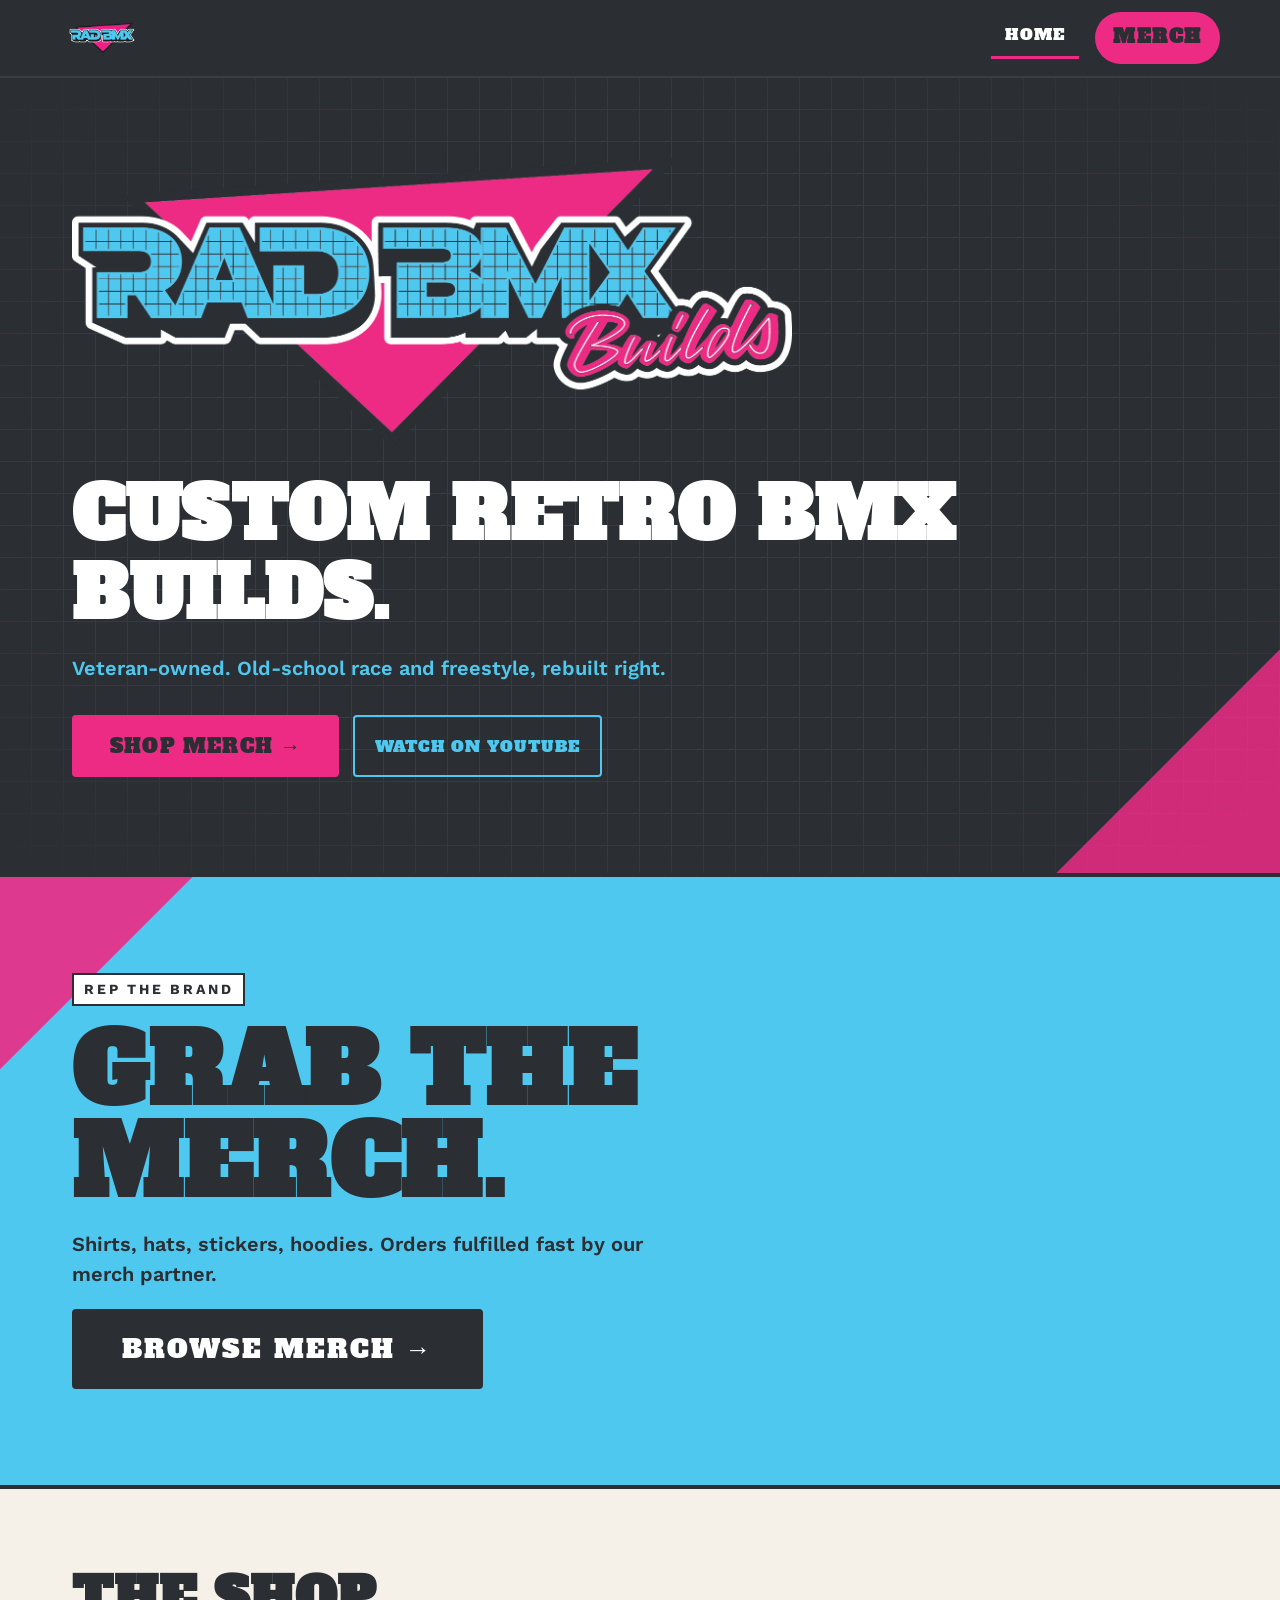
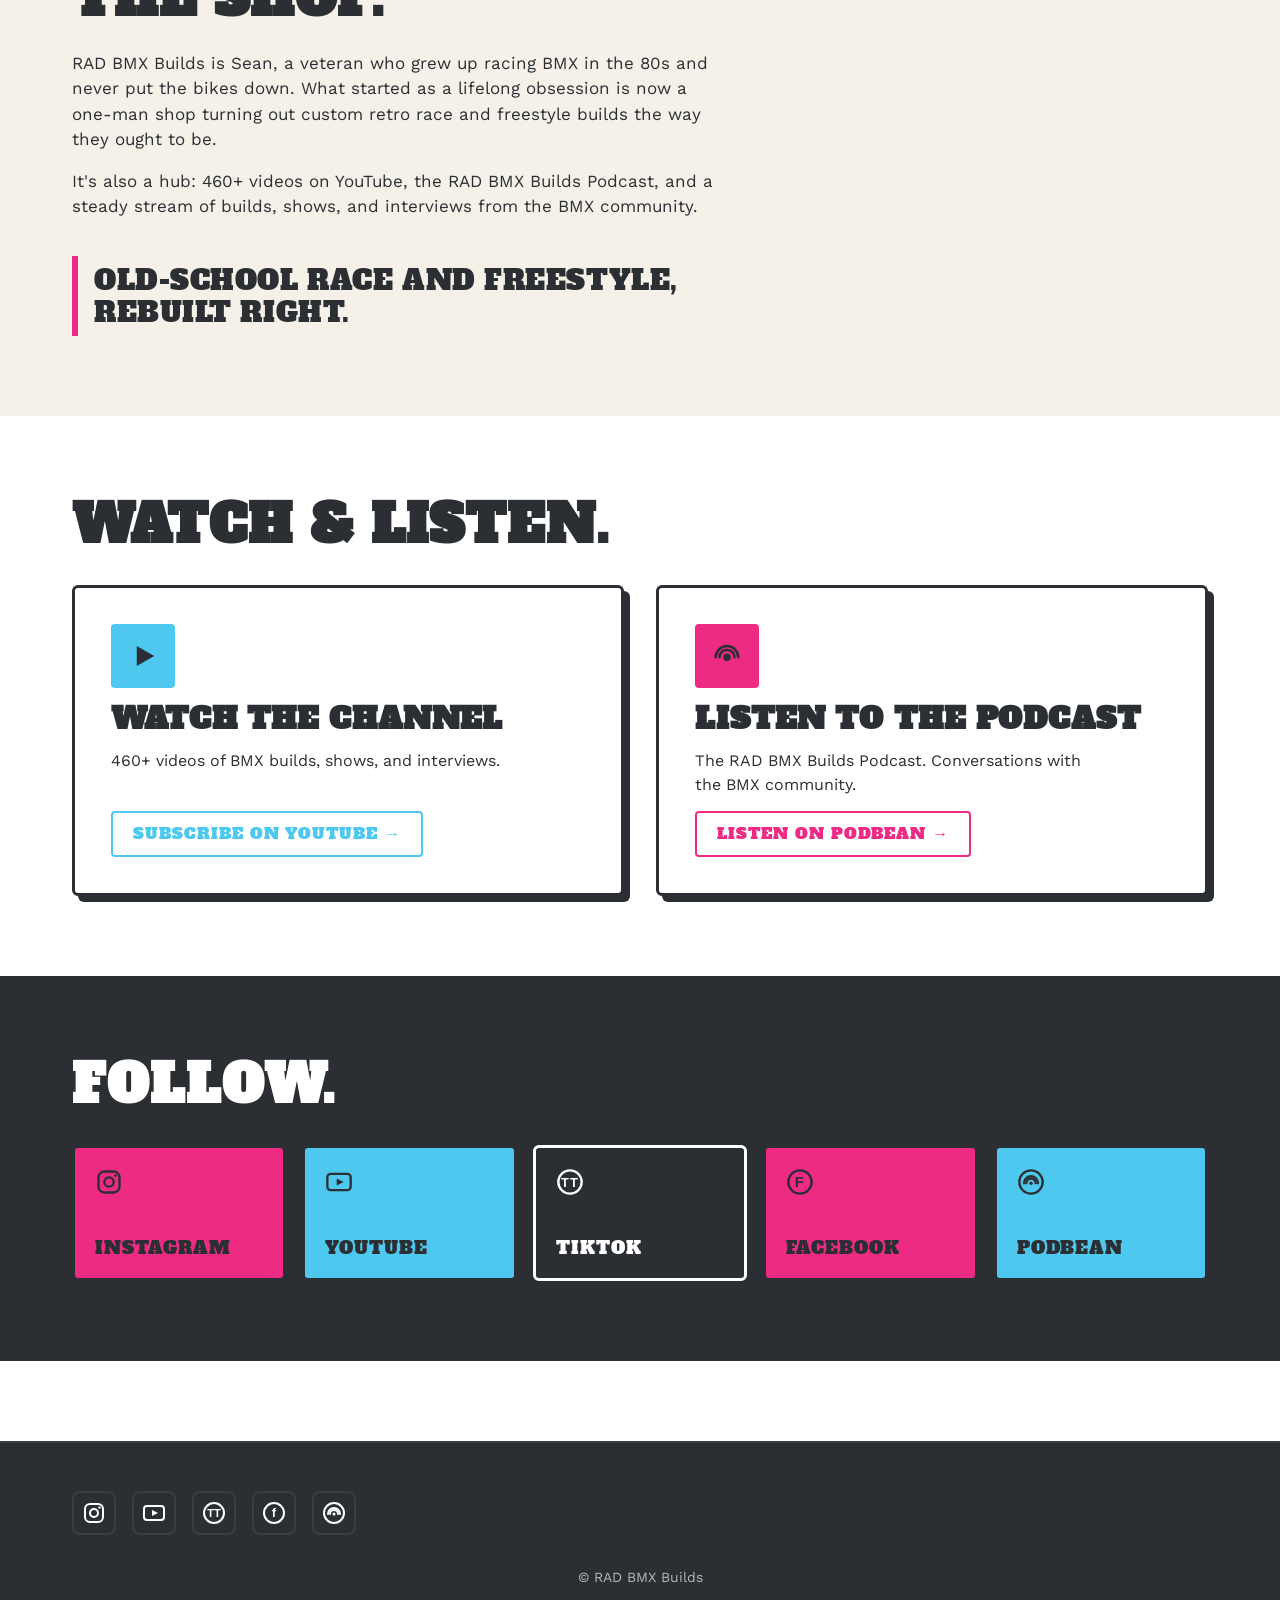
==== commit 51688e33: "Remove Email Sean footer link and email references" ====
--- a/index.html
+++ b/index.html
@@ -6,6 +6,10 @@
 
   <title>RAD BMX Builds | Custom 80s/90s Retro BMX Bikes</title>
   <meta name="description" content="Veteran-owned custom retro BMX builds. Shop merch, watch the channel, and tune in to the podcast from RAD BMX Builds.">
+
+  <link rel="canonical" href="https://radbmxbuilds.com/">
+  <!-- LAUNCH: remove the noindex below before go-live (see README launch checklist) -->
+  <meta name="robots" content="noindex">
 
   <!-- Favicons (generated from logos/image0.png - see README) -->
   <link rel="icon" href="favicon.ico" sizes="any">
@@ -29,6 +33,27 @@
   <meta name="twitter:title" content="RAD BMX Builds | Custom 80s/90s Retro BMX Bikes">
   <meta name="twitter:description" content="Veteran-owned custom retro BMX builds. Shop merch, watch the channel, and tune in to the podcast.">
   <meta name="twitter:image" content="https://radbmxbuilds.com/og-image.png">
+
+  <!-- Structured data: Organization. sameAs mirrors the social links in the
+       header/footer — keep in sync. -->
+  <script type="application/ld+json">
+  {
+    "@context": "https://schema.org",
+    "@type": "Organization",
+    "name": "RAD BMX Builds",
+    "url": "https://radbmxbuilds.com/",
+    "logo": "https://radbmxbuilds.com/apple-touch-icon.png",
+    "image": "https://radbmxbuilds.com/og-image.png",
+    "description": "Veteran-owned custom retro BMX builds. Old-school race and freestyle, rebuilt right.",
+    "sameAs": [
+      "https://www.instagram.com/rad_bmx_builds/",
+      "https://www.youtube.com/c/RadBMXBuilds",
+      "https://www.tiktok.com/@rad_bmx_builds",
+      "https://www.facebook.com/people/Rad-BMX-Builds/100064343102548/",
+      "https://radbmxbuildspodcast.podbean.com"
+    ]
+  }
+  </script>
 
   <!-- Google Fonts: Alfa Slab One (display) + Work Sans (body) -->
   <link rel="preconnect" href="https://fonts.googleapis.com">
@@ -212,8 +237,6 @@
             <span class="follow-tile__label">YouTube</span>
           </a>
         </li>
-        <!-- TikTok URL (@rad_bmx_builds) is a best-guess handle per docs/snippets/footer.html.
-             Confirm with the owner and update the canonical source before launch. -->
         <li>
           <a class="follow-tile follow-tile--ink"
              href="https://www.tiktok.com/@rad_bmx_builds"
@@ -266,8 +289,6 @@
      ============================================================================ -->
 <footer class="site-footer">
   <div class="container site-footer__inner">
-    <a class="site-footer__email" href="mailto:sean@radbmxbuilds.com">Email Sean &rarr;</a>
-
     <ul class="social-links" aria-label="Social media">
       <li>
         <a class="social-link"
--- a/css/styles.css
+++ b/css/styles.css
@@ -404,28 +404,6 @@
   align-items: center;
   gap: var(--space-3);
   text-align: center;
-}
-
-.site-footer__email {
-  font-family: var(--font-display);
-  text-transform: uppercase;
-  letter-spacing: 0.06em;
-  font-size: 1.25rem;
-  color: var(--color-paper); /* paper on ink = 16.5:1 — pink-on-ink fails AA */
-  text-decoration: none;
-  border-bottom: 3px solid var(--color-pink); /* pink kept as accent only, not as text color */
-}
-
-.site-footer__email:hover,
-.site-footer__email:focus-visible {
-  color: var(--color-paper);
-  border-bottom-color: var(--color-cyan);
-  outline: none;
-}
-
-.site-footer__email:focus-visible {
-  outline: 2px solid var(--color-cyan);
-  outline-offset: 3px;
 }
 
 .social-links {
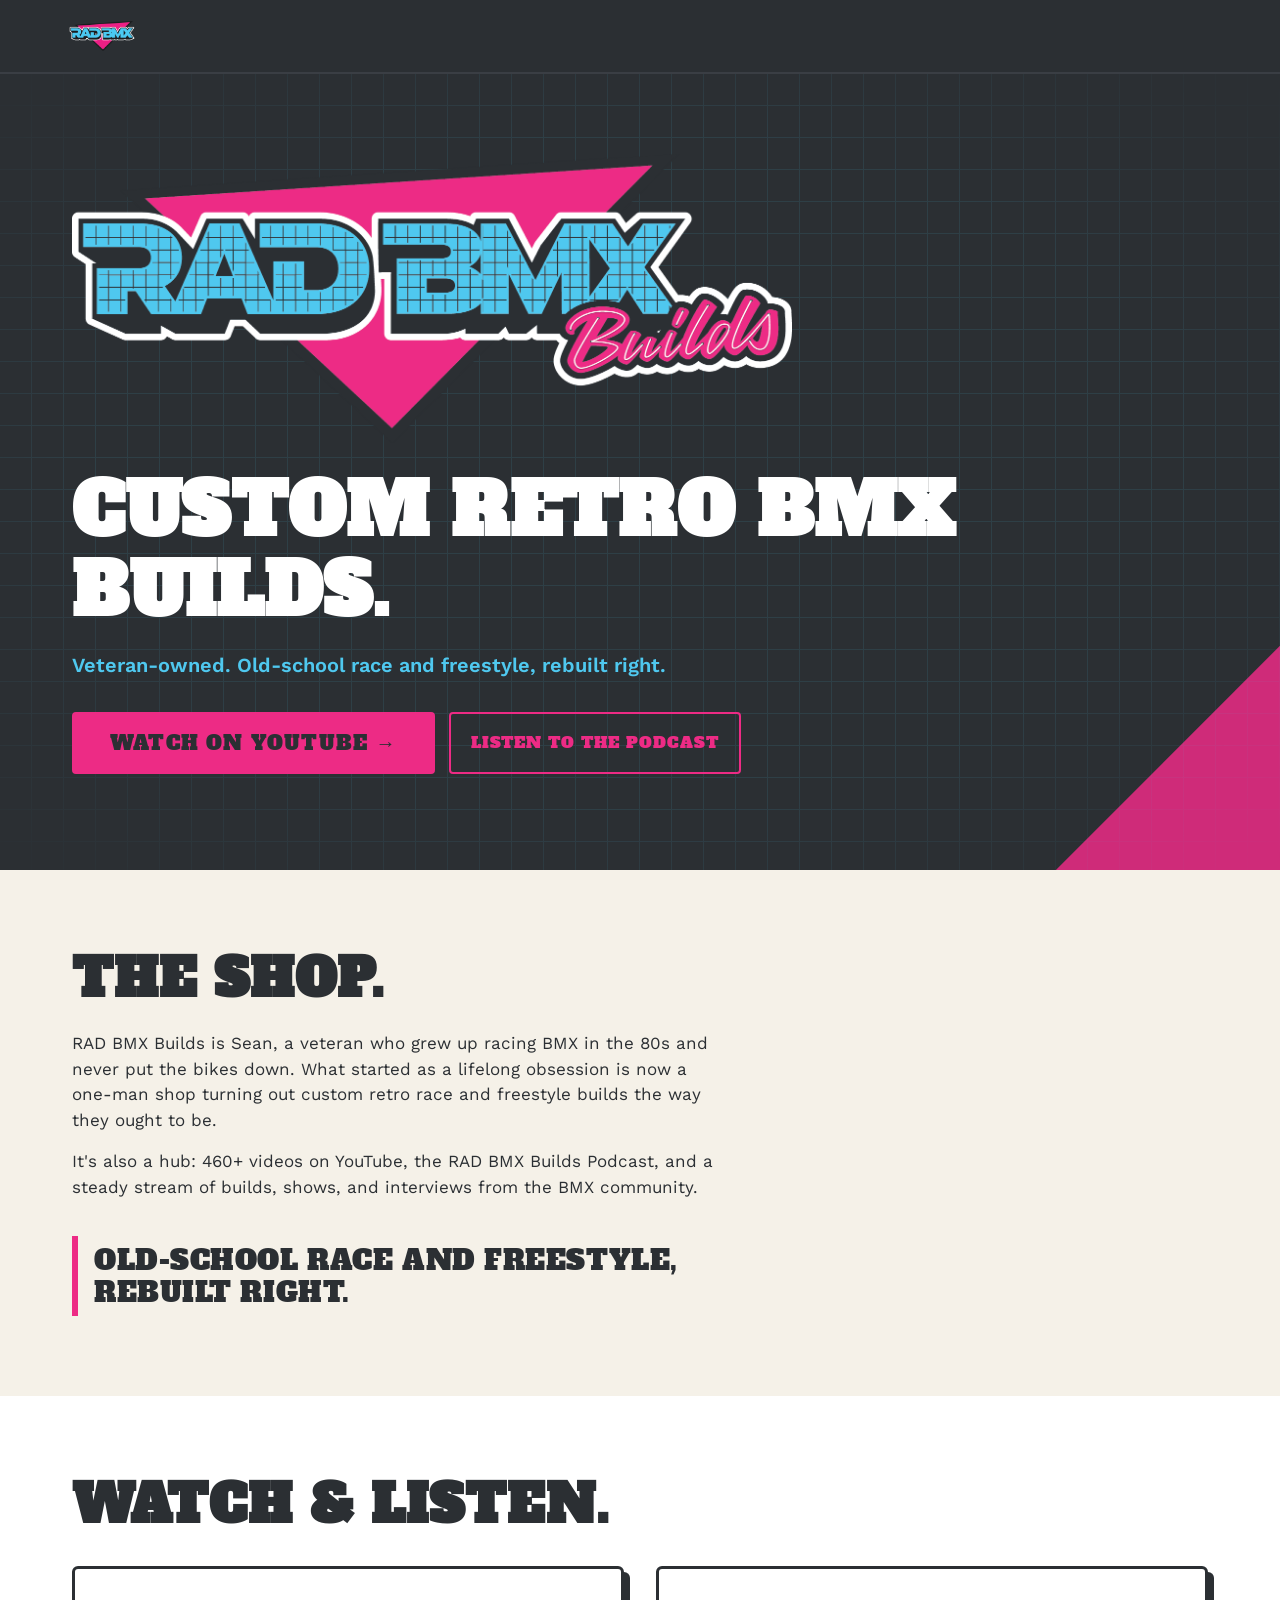
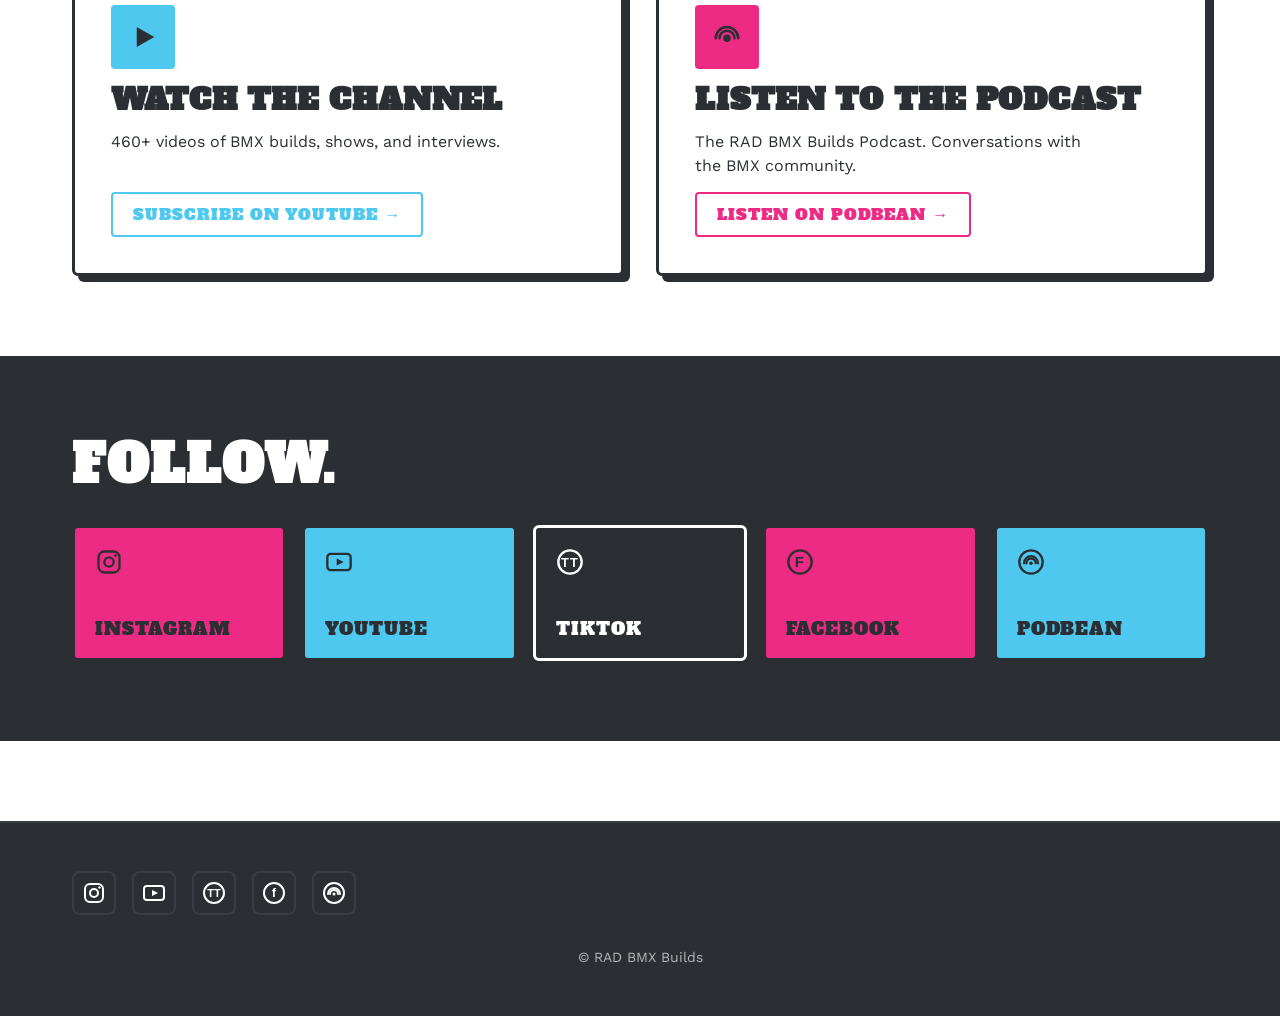
==== commit 941b2077: "Remove merch from the site Merch has been discontinued. Removes the merch page, its Buy Button embed" ====
--- a/index.html
+++ b/index.html
@@ -5,11 +5,9 @@
   <meta name="viewport" content="width=device-width, initial-scale=1">
 
   <title>RAD BMX Builds | Custom 80s/90s Retro BMX Bikes</title>
-  <meta name="description" content="Veteran-owned custom retro BMX builds. Shop merch, watch the channel, and tune in to the podcast from RAD BMX Builds.">
+  <meta name="description" content="Veteran-owned custom retro BMX builds. Watch the channel and tune in to the podcast from RAD BMX Builds.">
 
   <link rel="canonical" href="https://radbmxbuilds.com/">
-  <!-- LAUNCH: remove the noindex below before go-live (see README launch checklist) -->
-  <meta name="robots" content="noindex">
 
   <!-- Favicons (generated from logos/image0.png - see README) -->
   <link rel="icon" href="favicon.ico" sizes="any">
@@ -22,7 +20,7 @@
   <meta property="og:type" content="website">
   <meta property="og:url" content="https://radbmxbuilds.com/">
   <meta property="og:title" content="RAD BMX Builds | Custom 80s/90s Retro BMX Bikes">
-  <meta property="og:description" content="Veteran-owned custom retro BMX builds. Shop merch, watch the channel, and tune in to the podcast.">
+  <meta property="og:description" content="Veteran-owned custom retro BMX builds. Watch the channel and tune in to the podcast.">
   <meta property="og:image" content="https://radbmxbuilds.com/og-image.png">
   <meta property="og:image:width" content="1200">
   <meta property="og:image:height" content="630">
@@ -31,7 +29,7 @@
   <!-- Twitter card -->
   <meta name="twitter:card" content="summary_large_image">
   <meta name="twitter:title" content="RAD BMX Builds | Custom 80s/90s Retro BMX Bikes">
-  <meta name="twitter:description" content="Veteran-owned custom retro BMX builds. Shop merch, watch the channel, and tune in to the podcast.">
+  <meta name="twitter:description" content="Veteran-owned custom retro BMX builds. Watch the channel and tune in to the podcast.">
   <meta name="twitter:image" content="https://radbmxbuilds.com/og-image.png">
 
   <!-- Structured data: Organization. sameAs mirrors the social links in the
@@ -61,12 +59,11 @@
   <link rel="stylesheet" href="https://fonts.googleapis.com/css2?family=Alfa+Slab+One&family=Work+Sans:wght@400;600;700&display=swap">
 
   <link rel="stylesheet" href="css/styles.css">
-  <script src="js/main.js" defer></script>
 </head>
 <body>
 <!-- ============================================================================
      Shared header - copied verbatim from docs/snippets/header.html.
-     Home link is marked active on this page (class="is-active" aria-current="page").
+     Brand mark only (no nav) — single content page.
      ============================================================================ -->
 <header class="site-header">
   <a class="skip-link" href="#main">Skip to content</a>
@@ -74,26 +71,6 @@
     <a class="site-brand" href="index.html" aria-label="RAD BMX Builds home">
       <img class="site-brand__mark" src="logos/image0.png" alt="RAD BMX Builds" width="48" height="48">
     </a>
-    <nav aria-label="Primary">
-      <button
-        class="nav-toggle"
-        type="button"
-        aria-expanded="false"
-        aria-controls="primary-nav"
-        aria-label="Toggle menu">
-        <span class="nav-toggle__bar" aria-hidden="true"></span>
-        <span class="nav-toggle__bar" aria-hidden="true"></span>
-        <span class="nav-toggle__bar" aria-hidden="true"></span>
-      </button>
-      <ul id="primary-nav" class="primary-nav">
-        <li class="primary-nav__item">
-          <a class="nav-link is-active" href="index.html" aria-current="page">Home</a>
-        </li>
-        <li class="primary-nav__item">
-          <a class="nav-link nav-link--merch" href="merch.html">Merch</a>
-        </li>
-      </ul>
-    </nav>
   </div>
 </header>
 
@@ -107,40 +84,31 @@
     <div class="hero__decor hero__decor--triangle" aria-hidden="true"></div>
     <div class="hero__decor hero__decor--grid" aria-hidden="true"></div>
     <div class="container hero__inner">
-      <img class="hero__logo"
-           src="logos/RAD BMX Builds Logo_ BannerFinal.png"
-           alt=""
-           width="1470" height="591">
+      <picture>
+        <source type="image/webp" srcset="logos/RAD BMX Builds Logo_ BannerFinal.webp">
+        <img class="hero__logo"
+             src="logos/RAD BMX Builds Logo_ BannerFinal.png"
+             alt=""
+             width="1470" height="591"
+             fetchpriority="high">
+      </picture>
       <h1 class="hero__headline">Custom retro BMX builds.</h1>
       <p class="hero__subhead">Veteran-owned. Old-school race and freestyle, rebuilt right.</p>
       <div class="hero__ctas">
-        <a class="btn btn--primary" href="merch.html">Shop Merch &rarr;</a>
-        <a class="btn btn--ghost"
+        <a class="btn btn--primary"
            href="https://www.youtube.com/c/RadBMXBuilds"
            target="_blank"
-           rel="noopener noreferrer">Watch on YouTube</a>
+           rel="noopener noreferrer">Watch on YouTube &rarr;</a>
+        <a class="btn btn--ghost btn--ghost-pink"
+           href="https://radbmxbuildspodcast.podbean.com"
+           target="_blank"
+           rel="noopener noreferrer">Listen to the Podcast</a>
       </div>
     </div>
   </section>
 
   <!-- ==========================================================================
-       Merch block - cyan background (pink/cyan alternation: hero=ink+pink CTA,
-       merch=cyan+ink CTA). This is the primary conversion section.
-       ========================================================================== -->
-  <section class="merch-block" aria-labelledby="merch-block-heading">
-    <div class="merch-block__triangle" aria-hidden="true"></div>
-    <div class="container merch-block__inner">
-      <p class="merch-block__eyebrow">Rep the brand</p>
-      <h2 id="merch-block-heading" class="merch-block__heading">Grab the merch.</h2>
-      <p class="merch-block__pitch">
-        Shirts, hats, stickers, hoodies. Orders fulfilled fast by our merch partner.
-      </p>
-      <a class="btn btn--primary btn--xl btn--on-cyan" href="merch.html">Browse Merch &rarr;</a>
-    </div>
-  </section>
-
-  <!-- ==========================================================================
-       About - cream background for visual rest after the loud merch block.
+       About - cream background for visual rest after the ink hero.
        ========================================================================== -->
   <section class="about section" aria-labelledby="about-heading">
     <div class="container about__inner">
--- a/css/styles.css
+++ b/css/styles.css
@@ -16,7 +16,7 @@
    ========================================================================== */
 
 /* --------------------------------------------------------------------------
-   Google Fonts — HTML <head> block (copy into index.html and merch.html)
+   Google Fonts — HTML <head> block (copy into index.html)
    --------------------------------------------------------------------------
    <link rel="preconnect" href="https://fonts.googleapis.com">
    <link rel="preconnect" href="https://fonts.gstatic.com" crossorigin>
@@ -235,154 +235,10 @@
   display: block;
 }
 
-/* --------------------------------------------------------------------------
-   Mobile menu toggle — hamburger built from three spans. Hidden at
-   tablet+ where the nav is always visible.
-   -------------------------------------------------------------------------- */
-
-.nav-toggle {
-  display: inline-flex;
-  flex-direction: column;
-  justify-content: space-between;
-  width: 2.5rem;
-  height: 2rem;
-  padding: 0.375rem;
-  background: transparent;
-  border: 2px solid var(--color-paper);
-  border-radius: 4px;
-  cursor: pointer;
-  color: inherit;
-}
-
-.nav-toggle:focus-visible {
-  outline: 2px solid var(--color-cyan);
-  outline-offset: 2px;
-}
-
-.nav-toggle__bar {
-  display: block;
-  width: 100%;
-  height: 2px;
-  background: currentColor;
-}
-
-/* --------------------------------------------------------------------------
-   Primary nav — mobile-first.
-     base (<768px): hidden by default; when [data-menu-open] on the <ul>,
-                    it drops down below the header as a full-width panel.
-     tablet+:       inline on the right; toggle is hidden.
-   -------------------------------------------------------------------------- */
-
-.primary-nav {
-  list-style: none;
-  margin: 0;
-  padding: 0;
-  display: none; /* hidden at mobile until opened */
-}
-
-.primary-nav[data-menu-open] {
-  display: flex;
-  flex-direction: column;
-  gap: var(--space-1);
-  position: absolute;
-  top: 100%;
-  left: 0;
-  right: 0;
-  background: var(--color-ink);
-  padding: var(--space-2) 1.25rem var(--space-3);
-  border-bottom: 2px solid var(--color-ink-soft);
-  box-shadow: 0 8px 16px rgba(0, 0, 0, 0.25);
-}
-
-.primary-nav__item {
-  display: block;
-}
-
-/* Nav link base */
-.nav-link {
-  display: inline-block;
-  padding: 0.625rem 0.875rem;
-  color: var(--color-paper);
-  font-family: var(--font-display);
-  text-transform: uppercase;
-  letter-spacing: 0.08em;
-  text-decoration: none;
-  font-weight: 400; /* Alfa Slab One ships at 400 */
-  border-bottom: 3px solid transparent; /* reserve space so hover doesn't shift layout */
-}
-
-.nav-link:hover,
-.nav-link:focus-visible {
-  border-bottom-color: var(--color-cyan);
-  outline: none;
-}
-
-.nav-link:focus-visible {
-  outline: 2px solid var(--color-cyan);
-  outline-offset: 2px;
-}
-
-/* Active page — scoped to nav links only (belt and braces: class OR aria). */
-.primary-nav .nav-link.is-active,
-.primary-nav .nav-link[aria-current="page"] {
-  border-bottom-color: var(--color-pink);
-  border-bottom-width: 3px;
-}
-
-/* Merch link — CTA hierarchy: merch nav wins over Home visually.
-   font-size 1.1875rem (19px) at weight 700 qualifies as WCAG "large bold"
-   (≥14pt bold), so pink-on-ink at ~3.4:1 passes AA for large text. */
-.nav-link--merch {
-  background: var(--color-pink);
-  color: var(--color-ink);
-  border-bottom-color: transparent;
-  font-weight: 700;
-  font-size: 1.1875rem;
-}
-
-.nav-link--merch:hover,
-.nav-link--merch:focus-visible {
-  background: var(--color-cyan);
-  color: var(--color-ink);
-  border-bottom-color: transparent;
-}
-
-/* When merch link is active, keep the pink fill and add an ink underline
-   accent so the active state is still distinguishable from hover. */
-.primary-nav .nav-link--merch.is-active,
-.primary-nav .nav-link--merch[aria-current="page"] {
-  background: var(--color-pink);
-  color: var(--color-ink);
-  box-shadow: inset 0 -3px 0 0 var(--color-ink);
-  border-bottom-color: transparent;
-}
-
-/* Tablet+ — inline nav, hide hamburger. */
+/* Tablet+ — larger brand mark. */
 @media (min-width: 768px) {
   .site-brand__mark {
     max-height: 48px;
-  }
-
-  .nav-toggle {
-    display: none;
-  }
-
-  .primary-nav,
-  .primary-nav[data-menu-open] {
-    display: flex;
-    flex-direction: row;
-    gap: var(--space-2);
-    position: static;
-    padding: 0;
-    background: transparent;
-    border: 0;
-    box-shadow: none;
-  }
-
-  /* Pill shape for the merch CTA at tablet+. */
-  .nav-link--merch {
-    border-radius: 999px;
-    padding-inline: 1.125rem;
   }
 }
 
@@ -483,7 +339,7 @@
    Section 5 — Home page components
    --------------------------------------------------------------------------
    Styles below are scoped to the home page (index.html). Order matches
-   the home page section order: buttons, hero, merch block, about,
+   the home page section order: buttons, hero, about,
    watch+listen cards, follow strip. Safe to delete as a block if the
    home page is ever rebuilt.
    ========================================================================== */
@@ -492,7 +348,6 @@
 /* Boxy, tracked, display-font buttons sized for the zine aesthetic.
    Hierarchy enforced at the CSS level:
      .btn--primary  > .btn--ghost  (primary has a solid fill + larger padding)
-     .btn--xl       adds a further size bump for the merch-block CTA
    This hierarchy is SPEC-level (R2, CTA hierarchy) — do not flatten. */
 
 .btn {
@@ -536,21 +391,6 @@
   color: var(--color-ink);
 }
 
-/* Variant used on cyan backgrounds (merch block): invert the fill so the
-   button still contrasts. Ink fill on cyan = strongest possible weight. */
-.btn--on-cyan {
-  background: var(--color-ink);
-  color: var(--color-paper);
-  border-color: var(--color-ink);
-}
-
-.btn--on-cyan:hover,
-.btn--on-cyan:focus-visible {
-  background: var(--color-pink);
-  color: var(--color-ink);
-  border-color: var(--color-pink);
-}
-
 /* Ghost — outline style for secondary CTAs (YouTube, podcast). Cyan
    border + cyan text. Inverts on hover (cyan fill, ink text). */
 .btn--ghost {
@@ -578,22 +418,10 @@
   color: var(--color-ink);
 }
 
-/* XL — loudest tier, reserved for the merch block. */
-.btn--xl {
-  padding: 1.25rem 2.5rem;
-  font-size: 1.375rem;
-  letter-spacing: 0.08em;
-}
-
 @media (min-width: 768px) {
   .btn--primary {
     padding: 1.125rem 2.25rem;
     font-size: 1.25rem;
-  }
-
-  .btn--xl {
-    padding: 1.5rem 3rem;
-    font-size: 1.625rem;
   }
 }
 
@@ -704,97 +532,9 @@
   }
 }
 
-/* ==== Home: merch block ================================================ */
-/* Cyan background — the complement to the ink hero. Pink+cyan alternation
-   across sections keeps neither color dominant. CTA flips to ink so it
-   reads loudest on cyan, and it uses .btn--xl so it outsizes the hero CTA. */
-
-.merch-block {
-  position: relative;
-  overflow: hidden;
-  background: var(--color-cyan);
-  color: var(--color-ink);
-  padding-block: 4rem;
-  border-block: 4px solid var(--color-ink);
-  isolation: isolate;
-}
-
-.merch-block__inner {
-  position: relative;
-  z-index: 1;
-  display: flex;
-  flex-direction: column;
-  align-items: flex-start;
-  gap: 1rem;
-}
-
-.merch-block__eyebrow {
-  margin: 0;
-  font-family: var(--font-body);
-  text-transform: uppercase;
-  letter-spacing: 0.2em;
-  font-weight: 700;
-  font-size: 0.875rem;
-  color: var(--color-ink);
-  background: var(--color-paper);
-  padding: 0.25rem 0.625rem;
-  border: 2px solid var(--color-ink);
-}
-
-.merch-block__heading {
-  font-family: var(--font-display);
-  text-transform: uppercase;
-  letter-spacing: 0.01em;
-  color: var(--color-ink);
-  margin: 0;
-  font-size: clamp(2.75rem, 9vw + 1rem, 6rem);
-  max-width: 14ch;
-  line-height: 0.95;
-}
-
-.merch-block__pitch {
-  margin: 0;
-  max-width: 44ch;
-  font-size: clamp(1rem, 0.5vw + 0.95rem, 1.25rem);
-  font-weight: 600;
-  color: var(--color-ink);
-}
-
-/* Decorative pink triangle bleeding off the left — echoes the hero
-   triangle on the opposite side for visual rhythm. */
-.merch-block__triangle {
-  position: absolute;
-  left: -4rem;
-  top: -3rem;
-  width: 16rem;
-  height: 16rem;
-  background: var(--color-pink);
-  clip-path: polygon(0 0, 100% 0, 0 100%);
-  opacity: 0.9;
-  z-index: 0;
-  pointer-events: none;
-}
-
-@media (min-width: 768px) {
-  .merch-block {
-    padding-block: 6rem;
-  }
-
-  .merch-block__inner {
-    gap: 1.25rem;
-  }
-
-  .merch-block__triangle {
-    width: 24rem;
-    height: 24rem;
-    left: -6rem;
-    top: -6rem;
-  }
-}
-
 /* ==== Home: about ====================================================== */
-/* Cream background — a beat of visual rest after the loud cyan merch
-   block. Type still carries the personality. */
+/* Cream background — a beat of visual rest after the ink hero.
+   Type still carries the personality. */
 
 .about {
   background: var(--color-cream);
@@ -1039,83 +779,4 @@
   }
 }
 
-/* ==========================================================================
-   Section 6 — Merch page
-   --------------------------------------------------------------------------
-   Small, scoped styles for merch.html. The merch Buy Button widget ships
-   its own responsive styles (Karla font, internal breakpoints), so this
-   block deliberately only provides:
-     - an ink-backed page header (matches home hero for visual continuity)
-     - a paper-backed shop section so the widget breathes
-     - a centered fallback message if the widget fails to render
-   ========================================================================== */
-
-.merch-page-header {
-  background-color: var(--color-ink);
-  color: var(--color-paper);
-  position: relative;
-  overflow: hidden;
-}
-
-.merch-page-header__inner {
-  position: relative;
-  text-align: left;
-  max-width: 60rem;
-}
-
-.merch-page-header__eyebrow {
-  font-family: var(--font-body);
-  font-weight: 700;
-  font-size: 0.9rem;
-  letter-spacing: 0.18em;
-  text-transform: uppercase;
-  color: var(--color-cyan);
-  margin: 0 0 var(--space-2);
-}
-
-.merch-page-header__heading {
-  font-family: var(--font-display);
-  font-weight: 400; /* Alfa Slab One ships single-weight */
-  font-size: clamp(2.75rem, 8vw + 1rem, 5rem);
-  line-height: 0.95;
-  letter-spacing: -0.01em;
-  text-transform: uppercase;
-  color: var(--color-paper);
-  margin: 0;
-}
-
-.merch-page-header__rule {
-  display: block;
-  width: 4.5rem;
-  height: 0.4rem;
-  background-color: var(--color-pink);
-  margin: var(--space-3) 0 var(--space-3);
-}
-
-.merch-page-header__intro {
-  font-family: var(--font-body);
-  font-size: 1.125rem;
-  line-height: 1.55;
-  max-width: 60ch;
-  color: var(--color-paper);
-  margin: 0;
-}
-
-@media (min-width: 768px) {
-  .merch-page-header__intro {
-    font-size: 1.25rem;
-  }
-}
-
-.merch-shop {
-  background-color: var(--color-paper);
-  padding-block: var(--space-6);
-}
-
-@media (min-width: 768px) {
-  .merch-shop {
-    padding-block: var(--space-8);
-  }
-}
-
-
+
